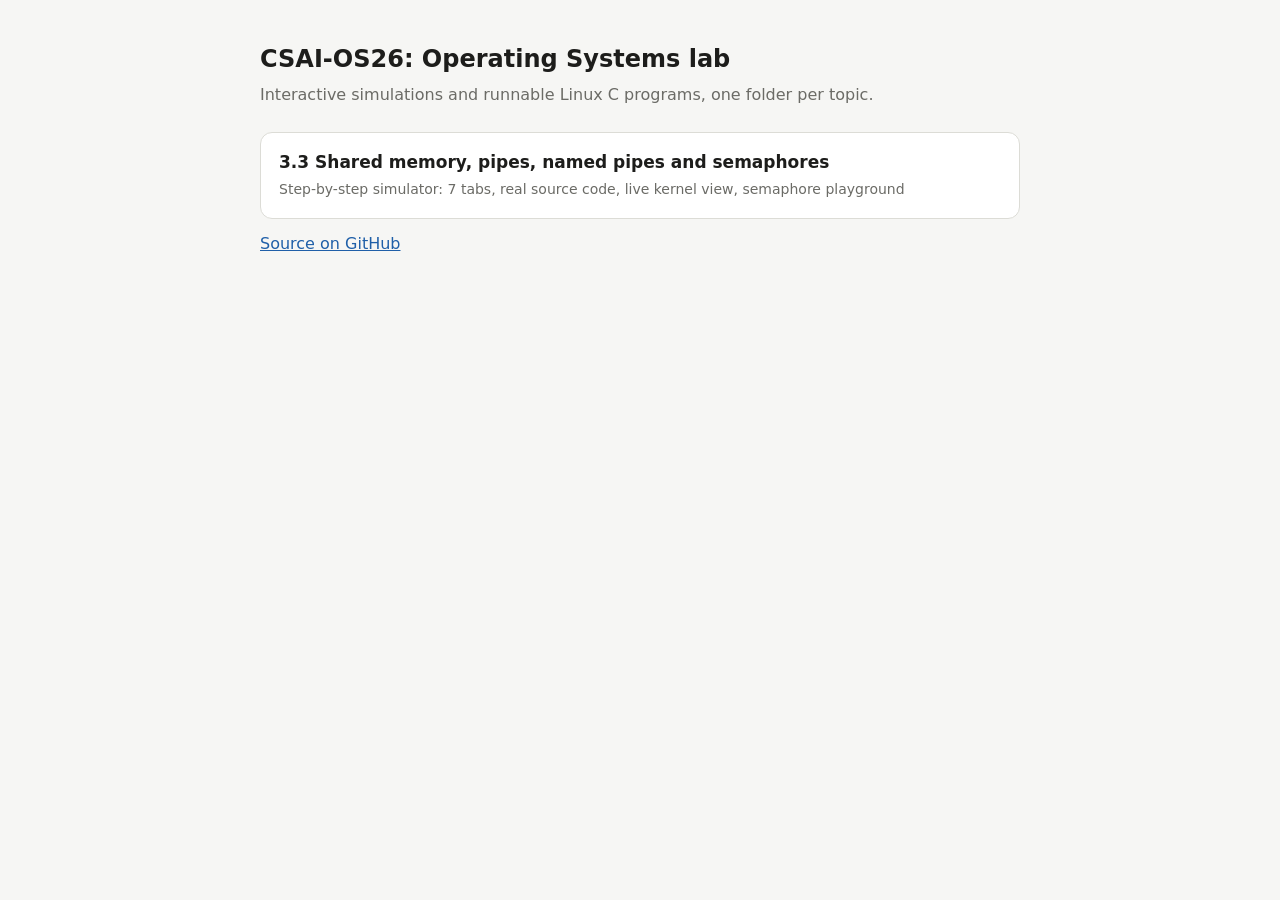
==== index.html @ 673d0bce "Add semaphore demos and interactive IPC simulator - sem_writer.c / sem_reader.c: named semaphore /re" ====
<!doctype html>
<html lang="en">
<head>
<meta charset="utf-8">
<meta name="viewport" content="width=device-width, initial-scale=1">
<title>CSAI-OS26 Lab</title>
<style>
:root{--bg:#f6f6f4;--panel:#fff;--ink:#1d1d1b;--muted:#6b6b66;--line:#dcdcd6;--accent:#1f5fa8}
@media (prefers-color-scheme: dark){:root{--bg:#121313;--panel:#1b1c1d;--ink:#e8e8e3;--muted:#9a9a93;--line:#33342f;--accent:#7fb0ea}}
body{margin:0;background:var(--bg);color:var(--ink);font:16px/1.6 system-ui,-apple-system,"Segoe UI",Roboto,sans-serif}
main{max-width:760px;margin:0 auto;padding:40px 16px}
h1{font-size:24px;margin:0 0 4px}p{color:var(--muted);margin:0 0 24px}
a.card{display:block;background:var(--panel);border:1px solid var(--line);border-radius:12px;padding:16px 18px;color:var(--ink);text-decoration:none;margin-bottom:12px}
a.card:hover{border-color:var(--accent)}a.card b{display:block;font-size:17px}a.card span{color:var(--muted);font-size:14px}
footer a{color:var(--accent)}
</style>
</head>
<body>
<main>
<h1>CSAI-OS26: Operating Systems lab</h1>
<p>Interactive simulations and runnable Linux C programs, one folder per topic.</p>
<a class="card" href="pipes-namedpipes-sharedmemory/simulation/"><b>3.3 Shared memory, pipes, named pipes and semaphores</b><span>Step-by-step simulator: 7 tabs, real source code, live kernel view, semaphore playground</span></a>
<footer><a href="https://github.com/qai-science/CSAI-OS26">Source on GitHub</a></footer>
</main>
</body>
</html>
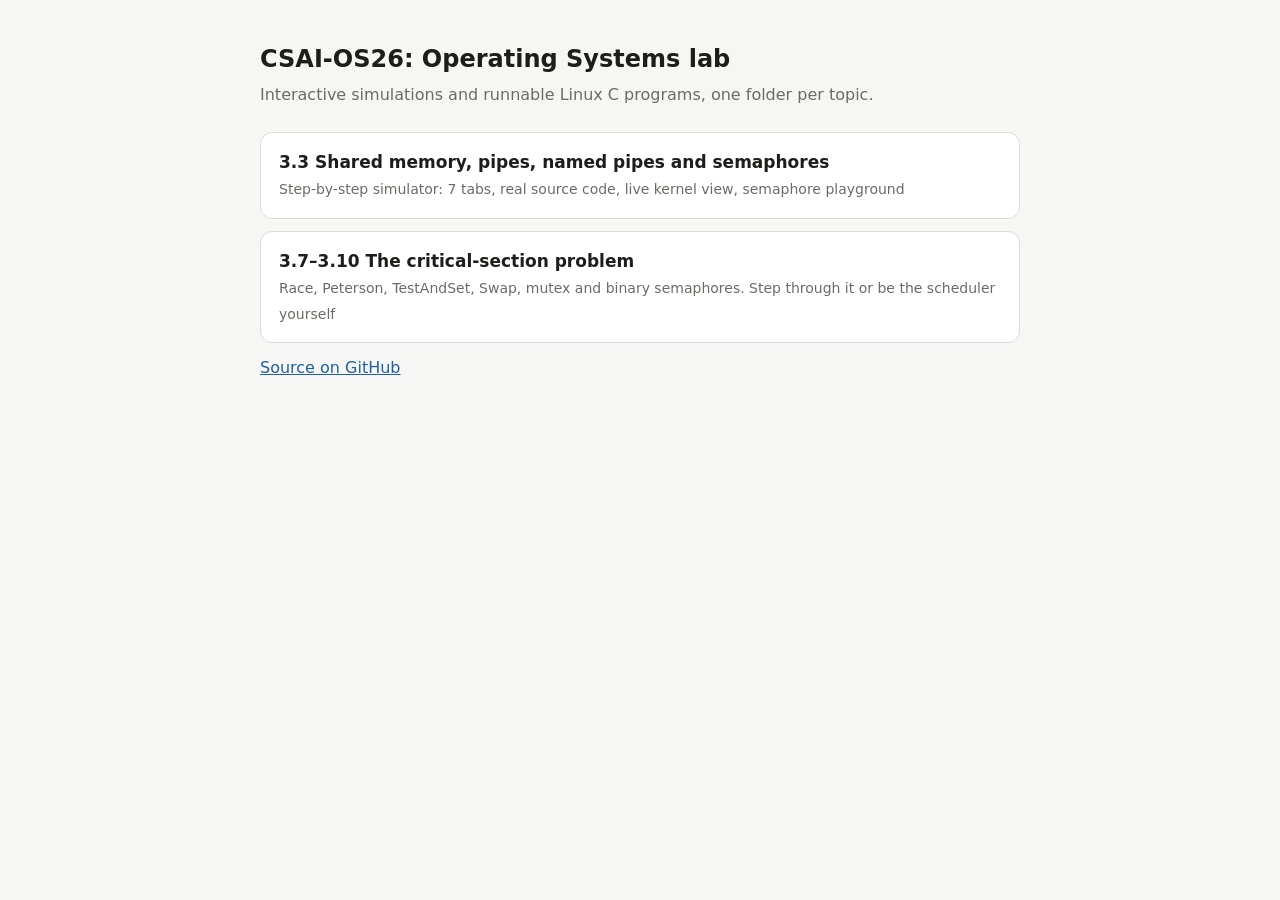
==== commit a72f3c82: "Add critical-section topic (3.7-3.10): C demos and simulator - cs_race, cs_peterson (plain vs atomic" ====
--- a/index.html
+++ b/index.html
@@ -20,6 +20,7 @@
 <h1>CSAI-OS26: Operating Systems lab</h1>
 <p>Interactive simulations and runnable Linux C programs, one folder per topic.</p>
 <a class="card" href="pipes-namedpipes-sharedmemory/simulation/"><b>3.3 Shared memory, pipes, named pipes and semaphores</b><span>Step-by-step simulator: 7 tabs, real source code, live kernel view, semaphore playground</span></a>
+<a class="card" href="critical-section/simulation/"><b>3.7–3.10 The critical-section problem</b><span>Race, Peterson, TestAndSet, Swap, mutex and binary semaphores. Step through it or be the scheduler yourself</span></a>
 <footer><a href="https://github.com/qai-science/CSAI-OS26">Source on GitHub</a></footer>
 </main>
 </body>
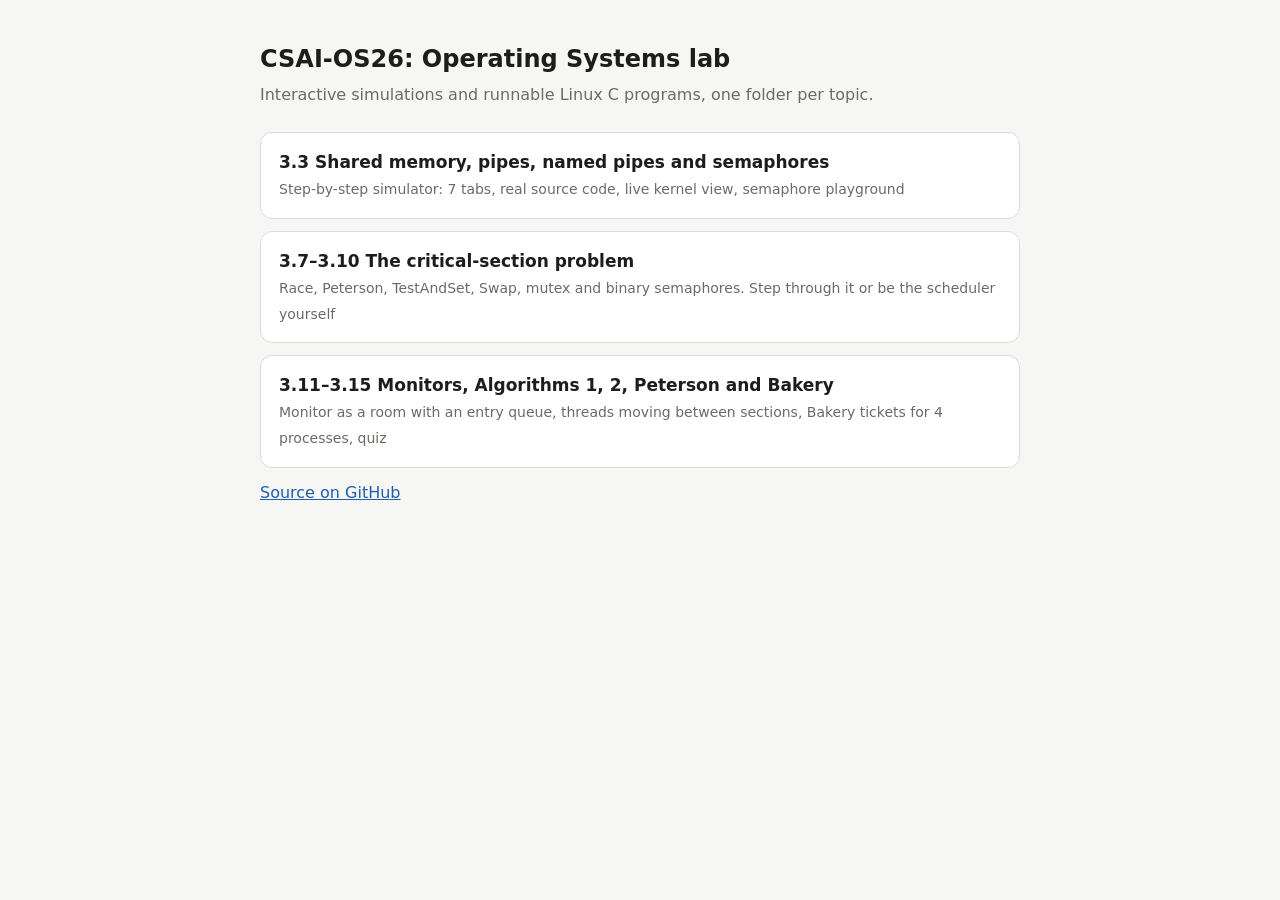
==== commit b3cf1a87: "Add monitors and classic algorithms topic (3.11-3.15) - monitor_bank.c (mutex + condition variable, " ====
--- a/index.html
+++ b/index.html
@@ -21,6 +21,7 @@
 <p>Interactive simulations and runnable Linux C programs, one folder per topic.</p>
 <a class="card" href="pipes-namedpipes-sharedmemory/simulation/"><b>3.3 Shared memory, pipes, named pipes and semaphores</b><span>Step-by-step simulator: 7 tabs, real source code, live kernel view, semaphore playground</span></a>
 <a class="card" href="critical-section/simulation/"><b>3.7–3.10 The critical-section problem</b><span>Race, Peterson, TestAndSet, Swap, mutex and binary semaphores. Step through it or be the scheduler yourself</span></a>
+<a class="card" href="monitors-and-algorithms/simulation/"><b>3.11–3.15 Monitors, Algorithms 1, 2, Peterson and Bakery</b><span>Monitor as a room with an entry queue, threads moving between sections, Bakery tickets for 4 processes, quiz</span></a>
 <footer><a href="https://github.com/qai-science/CSAI-OS26">Source on GitHub</a></footer>
 </main>
 </body>
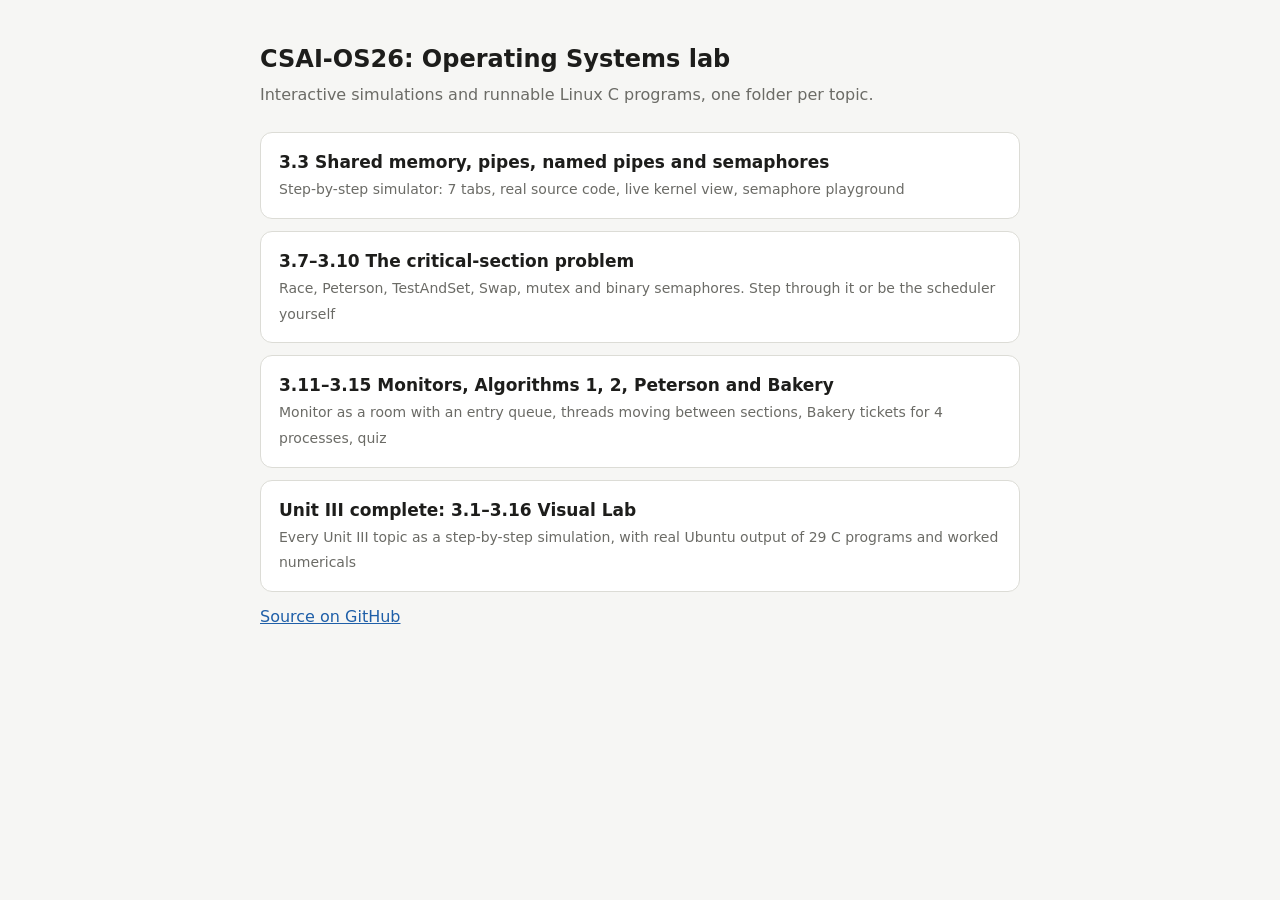
==== commit 53069356: "Add Unit III Visual Lab (3.1-3.16): simulations, 29 C programs, real outputs, numericals Every Unit " ====
--- a/index.html
+++ b/index.html
@@ -22,6 +22,7 @@
 <a class="card" href="pipes-namedpipes-sharedmemory/simulation/"><b>3.3 Shared memory, pipes, named pipes and semaphores</b><span>Step-by-step simulator: 7 tabs, real source code, live kernel view, semaphore playground</span></a>
 <a class="card" href="critical-section/simulation/"><b>3.7–3.10 The critical-section problem</b><span>Race, Peterson, TestAndSet, Swap, mutex and binary semaphores. Step through it or be the scheduler yourself</span></a>
 <a class="card" href="monitors-and-algorithms/simulation/"><b>3.11–3.15 Monitors, Algorithms 1, 2, Peterson and Bakery</b><span>Monitor as a room with an entry queue, threads moving between sections, Bakery tickets for 4 processes, quiz</span></a>
+<a class="card" href="unit3-synchronisation-visual-lab/"><b>Unit III complete: 3.1–3.16 Visual Lab</b><span>Every Unit III topic as a step-by-step simulation, with real Ubuntu output of 29 C programs and worked numericals</span></a>
 <footer><a href="https://github.com/qai-science/CSAI-OS26">Source on GitHub</a></footer>
 </main>
 </body>
